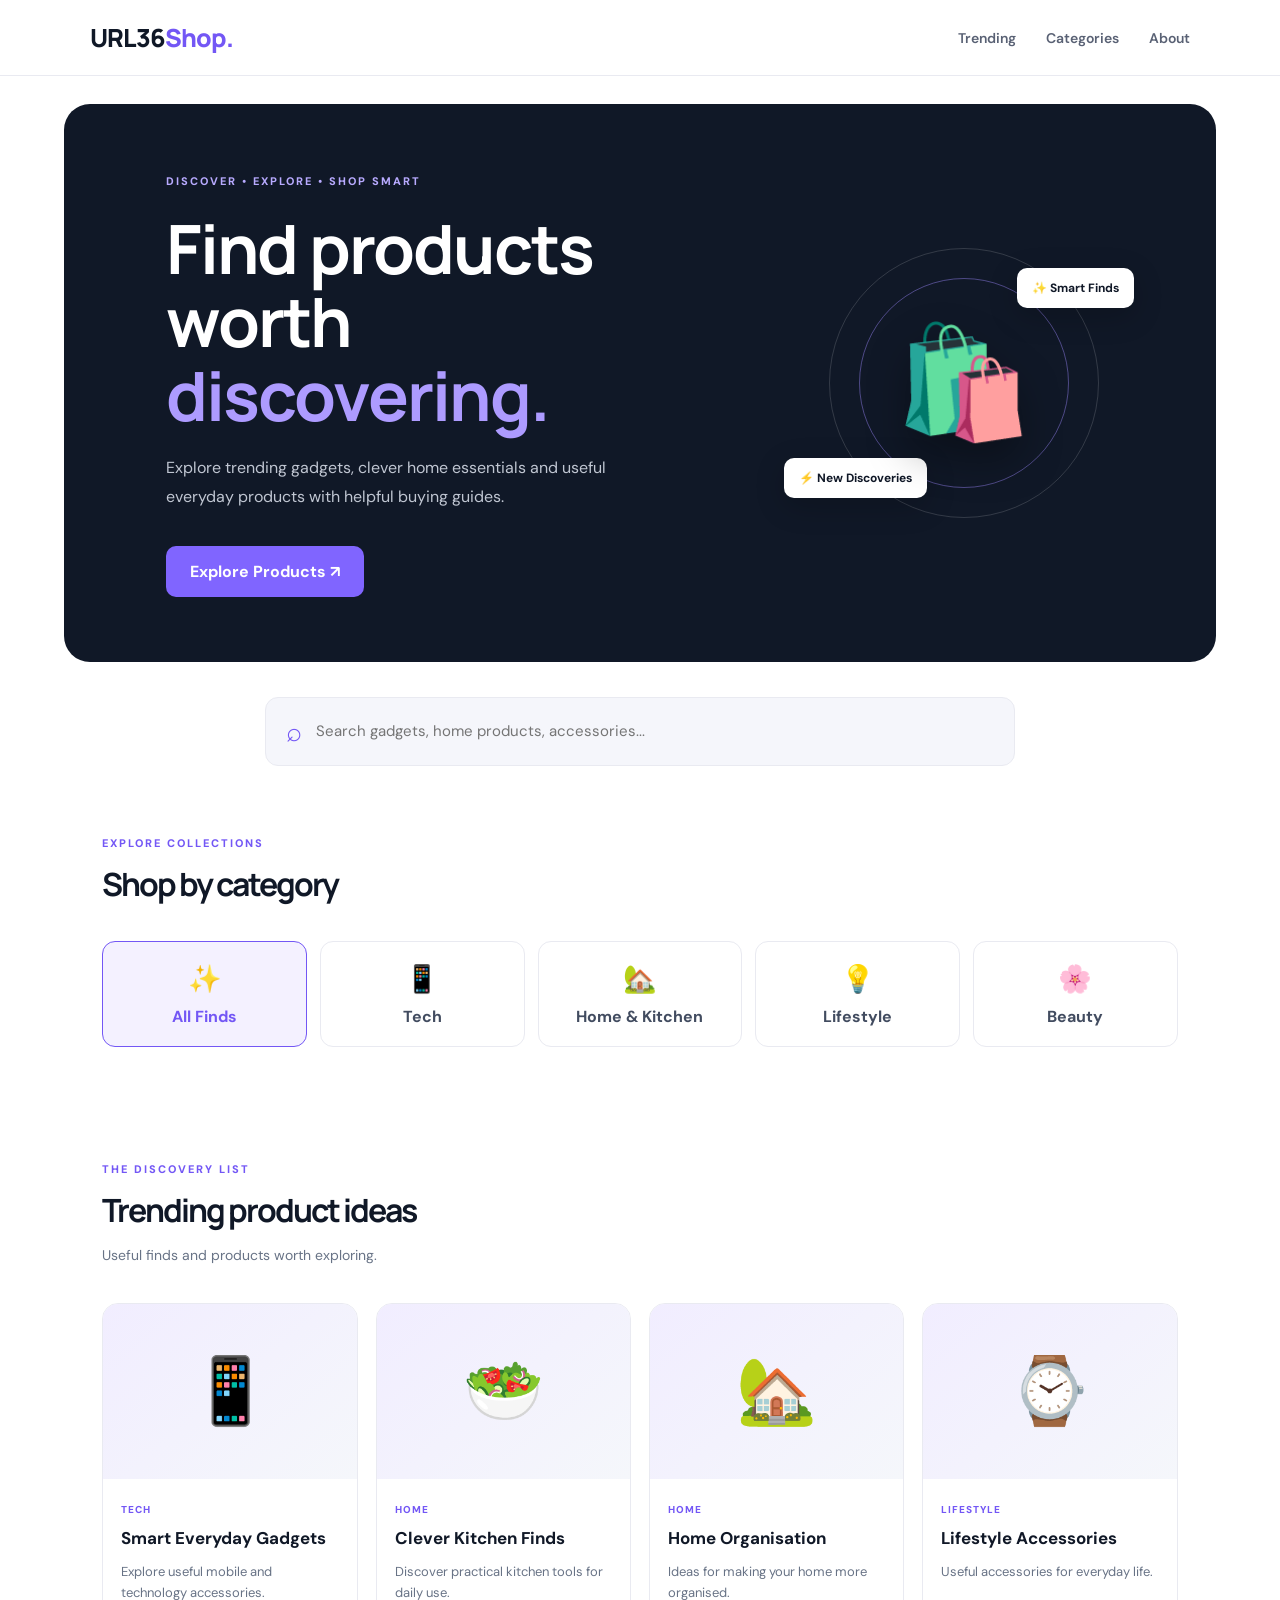
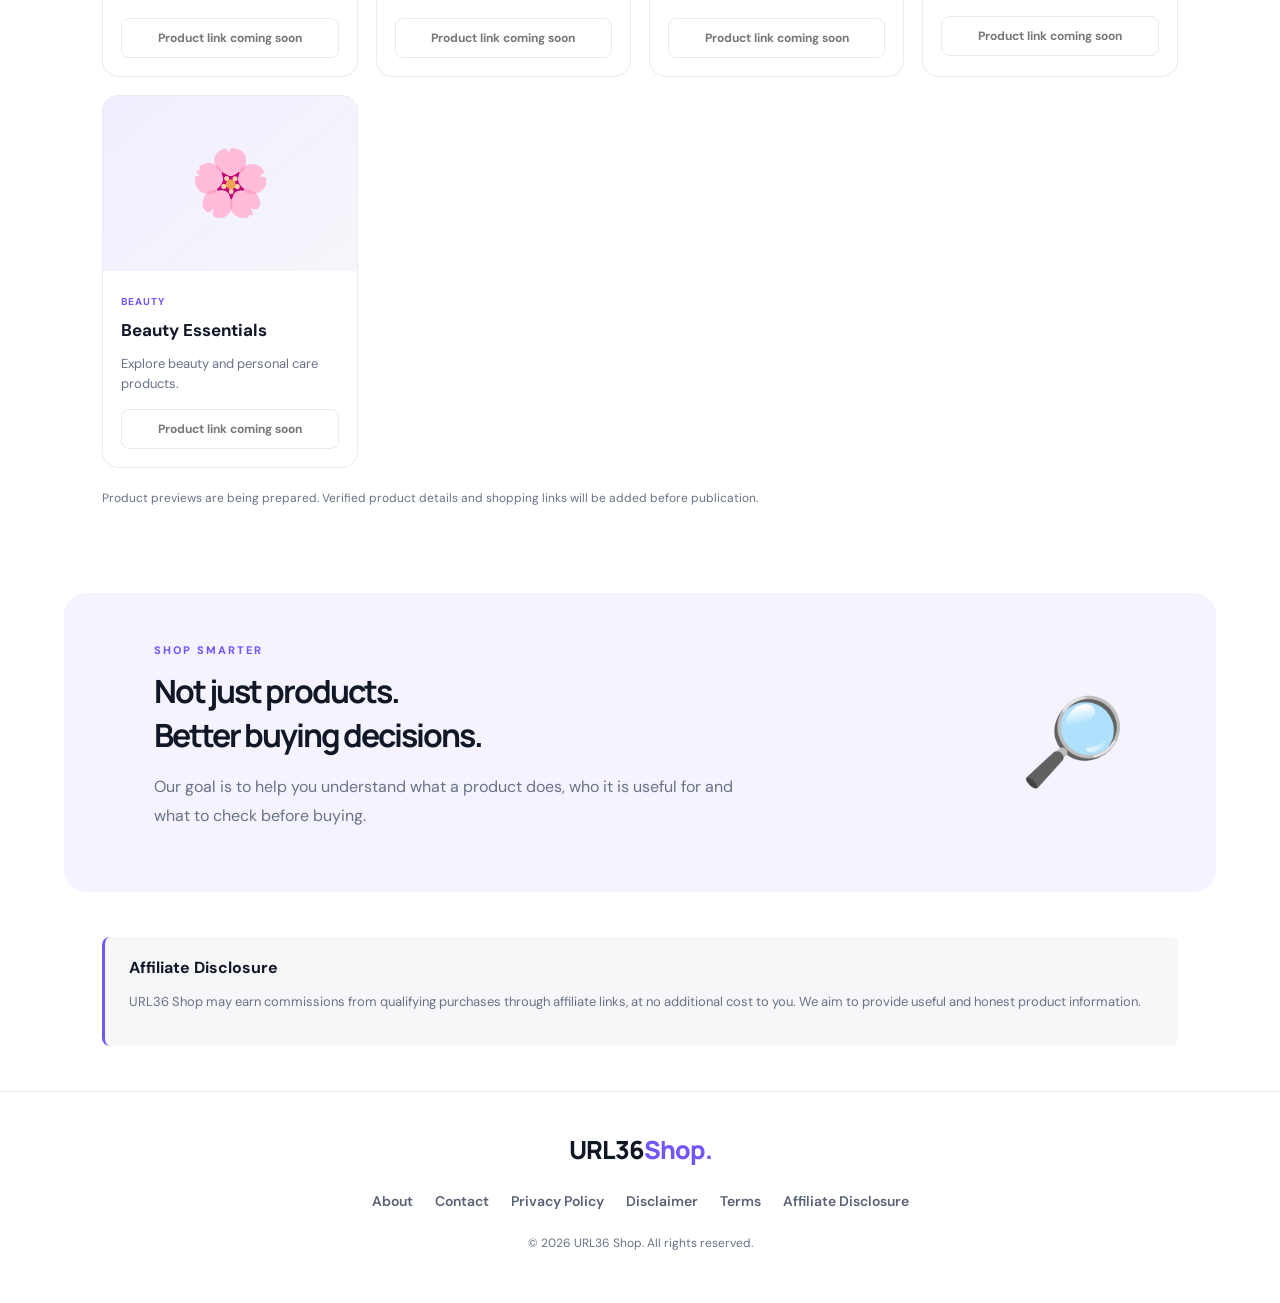
==== index.html @ 3f28c8e0 "Build modern URL36 Shop website" ====
<!DOCTYPE html>
<html lang="en">
<head>
<meta charset="UTF-8">
<meta name="viewport" content="width=device-width, initial-scale=1">
<meta name="theme-color" content="#101827">
<title>URL36 Shop – Discover Trending Products & Smart Finds</title>
<meta name="description" content="Discover trending products, useful gadgets, home essentials and honest buying guides at URL36 Shop.">
<link rel="canonical" href="https://shop.url36.com/">
<link rel="stylesheet" href="style.css">

<script async src="https://pagead2.googlesyndication.com/pagead/js/adsbygoogle.js?client=ca-pub-9100998938332588" crossorigin="anonymous"></script>
</head>
<body>

<header class="header">
  <a class="logo" href="/">URL36<span>Shop.</span></a>
  <nav>
    <a href="#trending">Trending</a>
    <a href="#categories">Categories</a>
    <a href="about.html">About</a>
  </nav>
</header>

<main>
<section class="hero">
  <div class="hero-content">
    <span class="eyebrow">DISCOVER • EXPLORE • SHOP SMART</span>
    <h1>Find products<br>worth <span>discovering.</span></h1>
    <p>Explore trending gadgets, clever home essentials and useful everyday products with helpful buying guides.</p>
    <a class="primary-btn" href="#trending">Explore Products ↗</a>
  </div>
  <div class="hero-art">
    <div class="orbit orbit-one"></div>
    <div class="orbit orbit-two"></div>
    <div class="hero-emoji">🛍️</div>
    <span class="float-tag tag-one">✨ Smart Finds</span>
    <span class="float-tag tag-two">⚡ New Discoveries</span>
  </div>
</section>

<section class="search-section">
  <div class="search-box">
    <span>⌕</span>
    <input id="searchInput" type="search" placeholder="Search gadgets, home products, accessories...">
  </div>
</section>

<section class="categories section" id="categories">
  <div class="section-heading">
    <div>
      <span class="eyebrow">EXPLORE COLLECTIONS</span>
      <h2>Shop by category</h2>
    </div>
  </div>
  <div class="category-grid">
    <button class="category active" data-category="All"><span>✨</span>All Finds</button>
    <button class="category" data-category="Tech"><span>📱</span>Tech</button>
    <button class="category" data-category="Home"><span>🏡</span>Home & Kitchen</button>
    <button class="category" data-category="Lifestyle"><span>💡</span>Lifestyle</button>
    <button class="category" data-category="Beauty"><span>🌸</span>Beauty</button>
  </div>
</section>

<section class="section products-section" id="trending">
  <div class="section-heading">
    <div>
      <span class="eyebrow">THE DISCOVERY LIST</span>
      <h2>Trending product ideas</h2>
      <p class="section-subtitle">Useful finds and products worth exploring.</p>
    </div>
  </div>
  <div id="productGrid" class="product-grid"></div>
  <p id="emptyMessage" class="empty-message" hidden>No matching products found.</p>
  <p class="preview-note">Product previews are being prepared. Verified product details and shopping links will be added before publication.</p>
</section>

<section class="editorial section">
  <div>
    <span class="eyebrow">SHOP SMARTER</span>
    <h2>Not just products.<br>Better buying decisions.</h2>
    <p>Our goal is to help you understand what a product does, who it is useful for and what to check before buying.</p>
  </div>
  <div class="editorial-icon">🔎</div>
</section>

<section class="disclosure">
  <strong>Affiliate Disclosure</strong>
  <p>URL36 Shop may earn commissions from qualifying purchases through affiliate links, at no additional cost to you. We aim to provide useful and honest product information.</p>
</section>
</main>

<footer>
  <a class="logo" href="/">URL36<span>Shop.</span></a>
  <div class="footer-links">
    <a href="about.html">About</a>
    <a href="contact.html">Contact</a>
    <a href="privacy-policy.html">Privacy Policy</a>
    <a href="disclaimer.html">Disclaimer</a>
    <a href="terms.html">Terms</a>
    <a href="affiliate-disclosure.html">Affiliate Disclosure</a>
  </div>
  <p>© 2026 URL36 Shop. All rights reserved.</p>
</footer>

<script src="products.js"></script>
<script src="app.js"></script>
</body>
</html>
---- style.css ----
@import url('https://fonts.googleapis.com/css2?family=DM+Sans:wght@400;500;600;700;800&family=Manrope:wght@400;500;600;700;800&display=swap');

:root {
  --dark:#101827;
  --muted:#687386;
  --accent:#7357f5;
  --light:#f5f6fb;
  --border:#e9eaf1;
}
*{box-sizing:border-box}
html{scroll-behavior:smooth}
body{margin:0;font-family:'DM Sans',sans-serif;color:var(--dark);background:#fff}
a{text-decoration:none;color:inherit}
button,input{font:inherit}
.header{height:76px;padding:0 7%;display:flex;align-items:center;justify-content:space-between;border-bottom:1px solid var(--border)}
.logo{font-family:Manrope,sans-serif;font-size:25px;font-weight:800;letter-spacing:-1px}
.logo span{color:var(--accent)}
nav{display:flex;gap:30px}
nav a,.footer-links a{font-size:14px;color:#596174;font-weight:600}
nav a:hover,.footer-links a:hover{color:var(--accent)}
.hero{margin:28px 5% 0;background:#101827;color:white;border-radius:26px;padding:65px 8%;min-height:400px;display:flex;align-items:center;justify-content:space-between;overflow:hidden}
.hero-content{max-width:550px;position:relative;z-index:2}
.eyebrow{font-size:11px;font-weight:800;letter-spacing:2px;color:var(--accent)}
.hero .eyebrow{color:#b8aaff}
h1,h2{font-family:Manrope,sans-serif;letter-spacing:-2px}
h1{font-size:clamp(42px,6vw,68px);line-height:1.08;margin:22px 0}
h1 span{color:#ad9bff}
.hero p{max-width:470px;line-height:1.8;color:#c0c6d2;font-size:16px}
.primary-btn{display:inline-block;background:#8065ff;color:white;padding:15px 24px;border-radius:10px;margin-top:18px;font-weight:700}
.hero-art{width:300px;height:280px;position:relative;display:grid;place-items:center}
.hero-emoji{font-size:110px;z-index:1;filter:drop-shadow(0 18px 20px #0005)}
.orbit{position:absolute;border:1px solid #ffffff26;border-radius:50%;width:270px;height:270px}
.orbit-two{width:210px;height:210px;border-color:#9d89ff70}
.float-tag{position:absolute;background:white;color:var(--dark);padding:12px 15px;border-radius:10px;font-size:12px;font-weight:700;box-shadow:0 8px 30px #0003}
.tag-one{top:25px;right:-20px}
.tag-two{bottom:25px;left:-30px}
.search-section{padding:35px 8% 10px}
.search-box{max-width:750px;margin:auto;display:flex;gap:12px;align-items:center;padding:16px 20px;background:var(--light);border:1px solid var(--border);border-radius:13px}
.search-box span{font-size:27px;color:var(--accent)}
.search-box input{border:0;outline:0;background:transparent;width:100%;font-size:15px}
.section{padding:55px 8%}
.section-heading{display:flex;align-items:end;justify-content:space-between;margin-bottom:25px}
h2{font-size:32px;margin:10px 0}
.section-subtitle{color:var(--muted);font-size:14px}
.category-grid{display:grid;grid-template-columns:repeat(5,1fr);gap:13px}
.category{border:1px solid var(--border);background:white;border-radius:13px;padding:19px 10px;cursor:pointer;font-weight:700;color:#424c60}
.category span{display:block;font-size:27px;margin-bottom:10px}
.category.active,.category:hover{border-color:var(--accent);background:#f4f1ff;color:var(--accent)}
.product-grid{display:grid;grid-template-columns:repeat(4,1fr);gap:18px}
.product-card{border:1px solid var(--border);border-radius:16px;overflow:hidden;background:white;transition:.2s}
.product-card:hover{transform:translateY(-4px);box-shadow:0 12px 30px #19213b12}
.product-visual{height:175px;display:grid;place-items:center;background:linear-gradient(140deg,#f1edff,#f5f7fb);font-size:65px}
.product-info{padding:18px}
.product-category{font-size:10px;color:var(--accent);font-weight:800;letter-spacing:1px;text-transform:uppercase}
.product-info h3{font-size:17px;margin:9px 0}
.product-info p{font-size:13px;line-height:1.6;color:var(--muted);min-height:40px}
.product-link{display:block;text-align:center;border:1px solid var(--border);padding:11px;border-radius:8px;font-size:12px;font-weight:700;margin-top:14px;color:#777}
.product-link.ready{background:var(--dark);color:white}
.preview-note{font-size:12px;color:var(--muted);margin-top:22px}
.empty-message{color:var(--muted)}
.editorial{background:#f5f3ff;display:flex;align-items:center;justify-content:space-between;margin:20px 5%;border-radius:22px;padding:45px 7%}
.editorial>div:first-child{max-width:580px}
.editorial p{color:var(--muted);line-height:1.8}
.editorial-icon{font-size:85px}
.disclosure{margin:45px 8%;padding:20px 24px;background:#f7f7fa;border-left:3px solid var(--accent);border-radius:8px}
.disclosure p{font-size:13px;line-height:1.7;color:var(--muted)}
footer{padding:40px 8%;border-top:1px solid var(--border);text-align:center}
.footer-links{display:flex;justify-content:center;flex-wrap:wrap;gap:22px;margin:25px 0}
footer p{font-size:12px;color:var(--muted)}
@media(max-width:850px){
 .product-grid{grid-template-columns:repeat(2,1fr)}
 .hero{padding:45px 6%}
 .hero-art{width:220px}
 .category-grid{grid-template-columns:repeat(3,1fr)}
}
@media(max-width:600px){
 .header{padding:0 5%;height:65px}
 .logo{font-size:22px}
 nav{gap:12px}
 nav a{font-size:11px}
 .hero{margin:15px 3%;padding:35px 7%;min-height:auto}
 .hero-art{display:none}
 h1{font-size:43px}
 .section{padding:40px 5%}
 .section-heading{display:block}
 h2{font-size:27px}
 .category-grid{grid-template-columns:repeat(2,1fr)}
 .category:last-child{grid-column:span 2}
 .product-grid{gap:11px}
 .product-visual{height:130px;font-size:48px}
 .product-info{padding:12px}
 .product-info h3{font-size:14px}
 .product-info p{font-size:12px}
 .editorial{margin:10px 3%;padding:30px 6%}
 .editorial-icon{font-size:50px}
 .disclosure{margin:30px 5%}
}
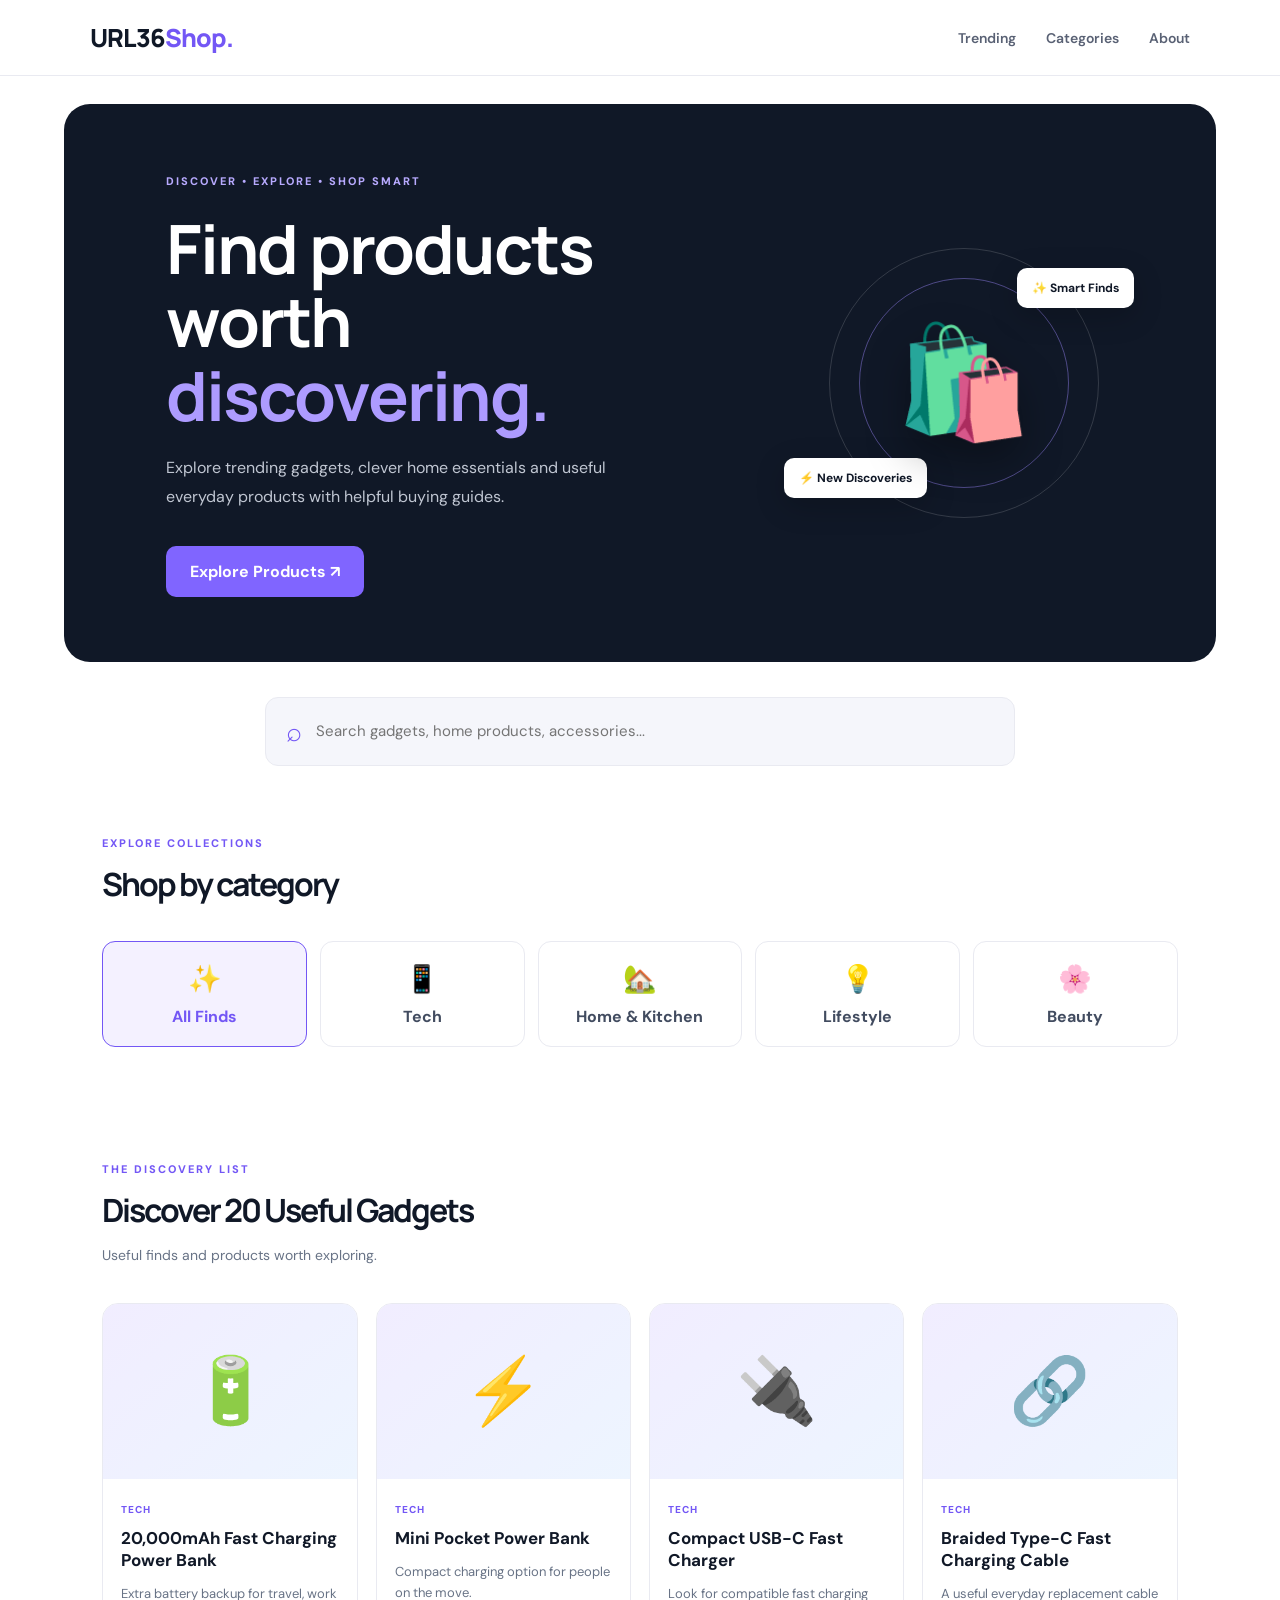
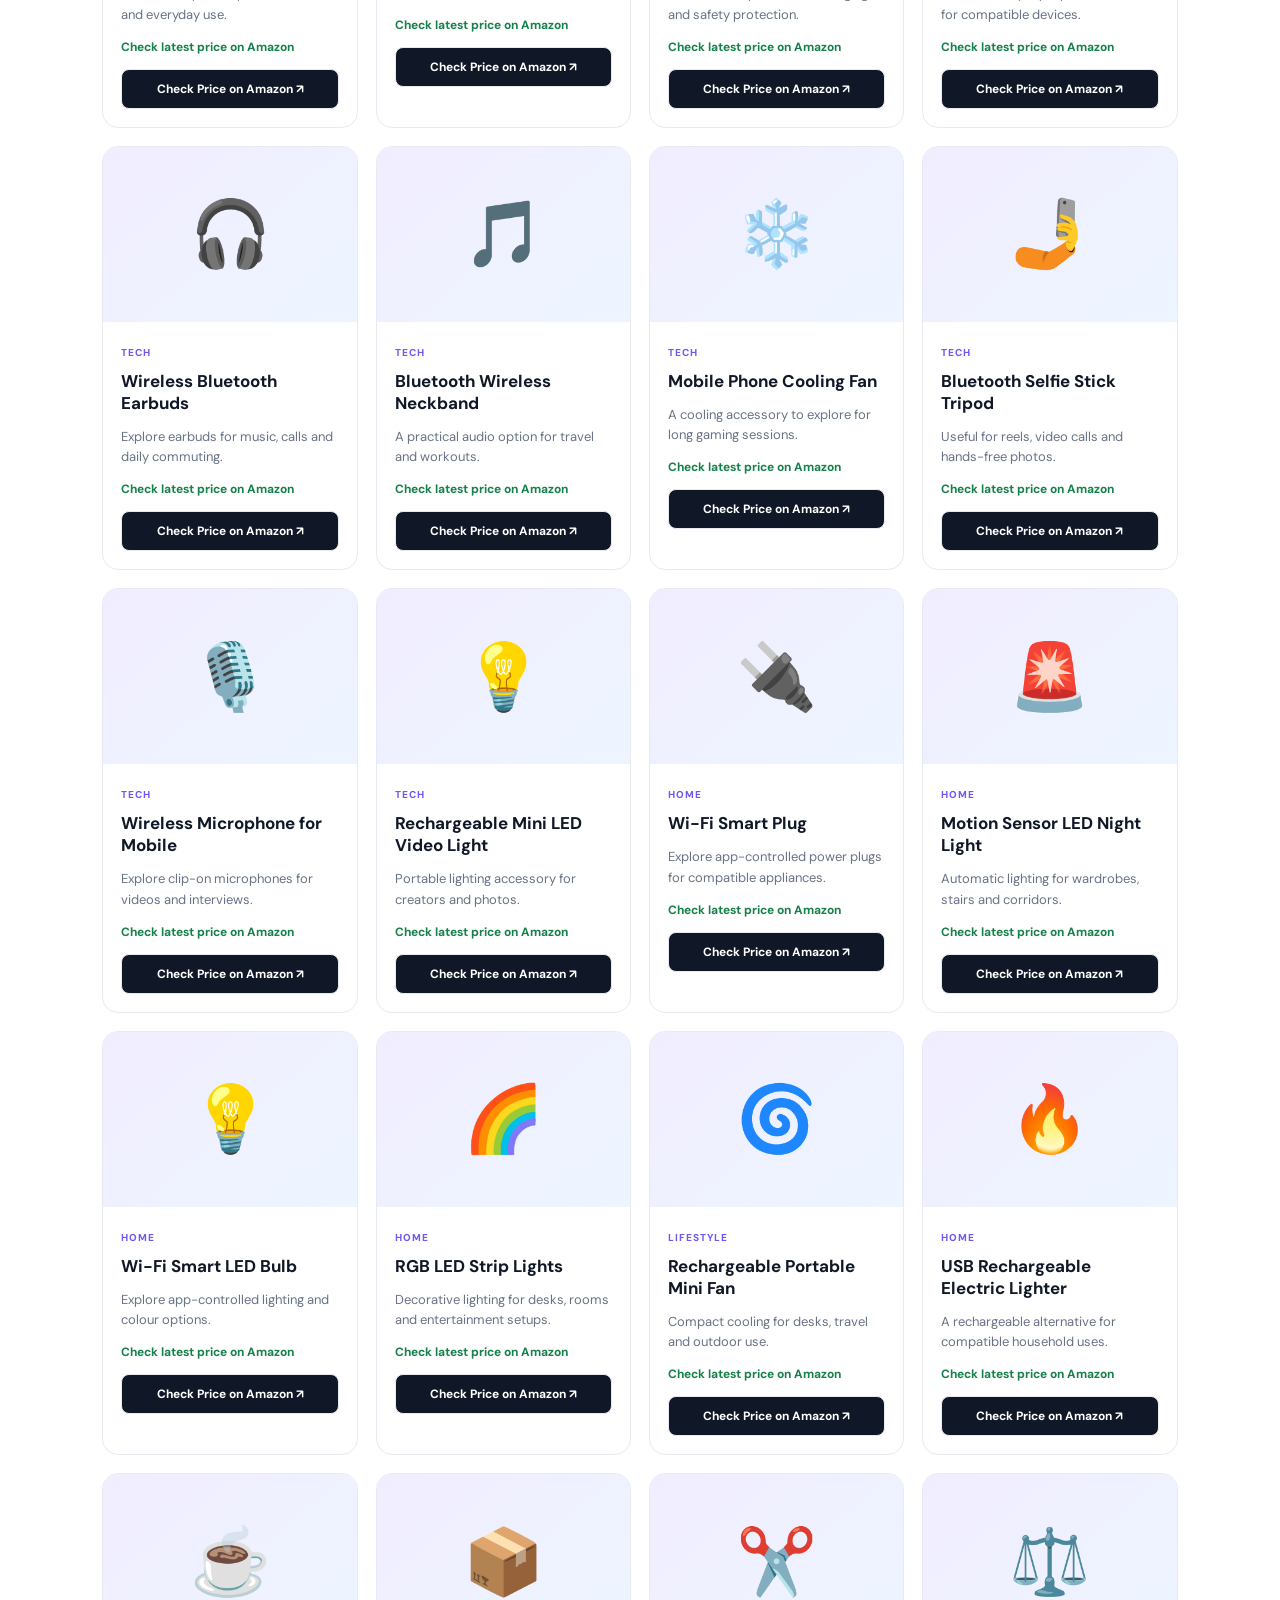
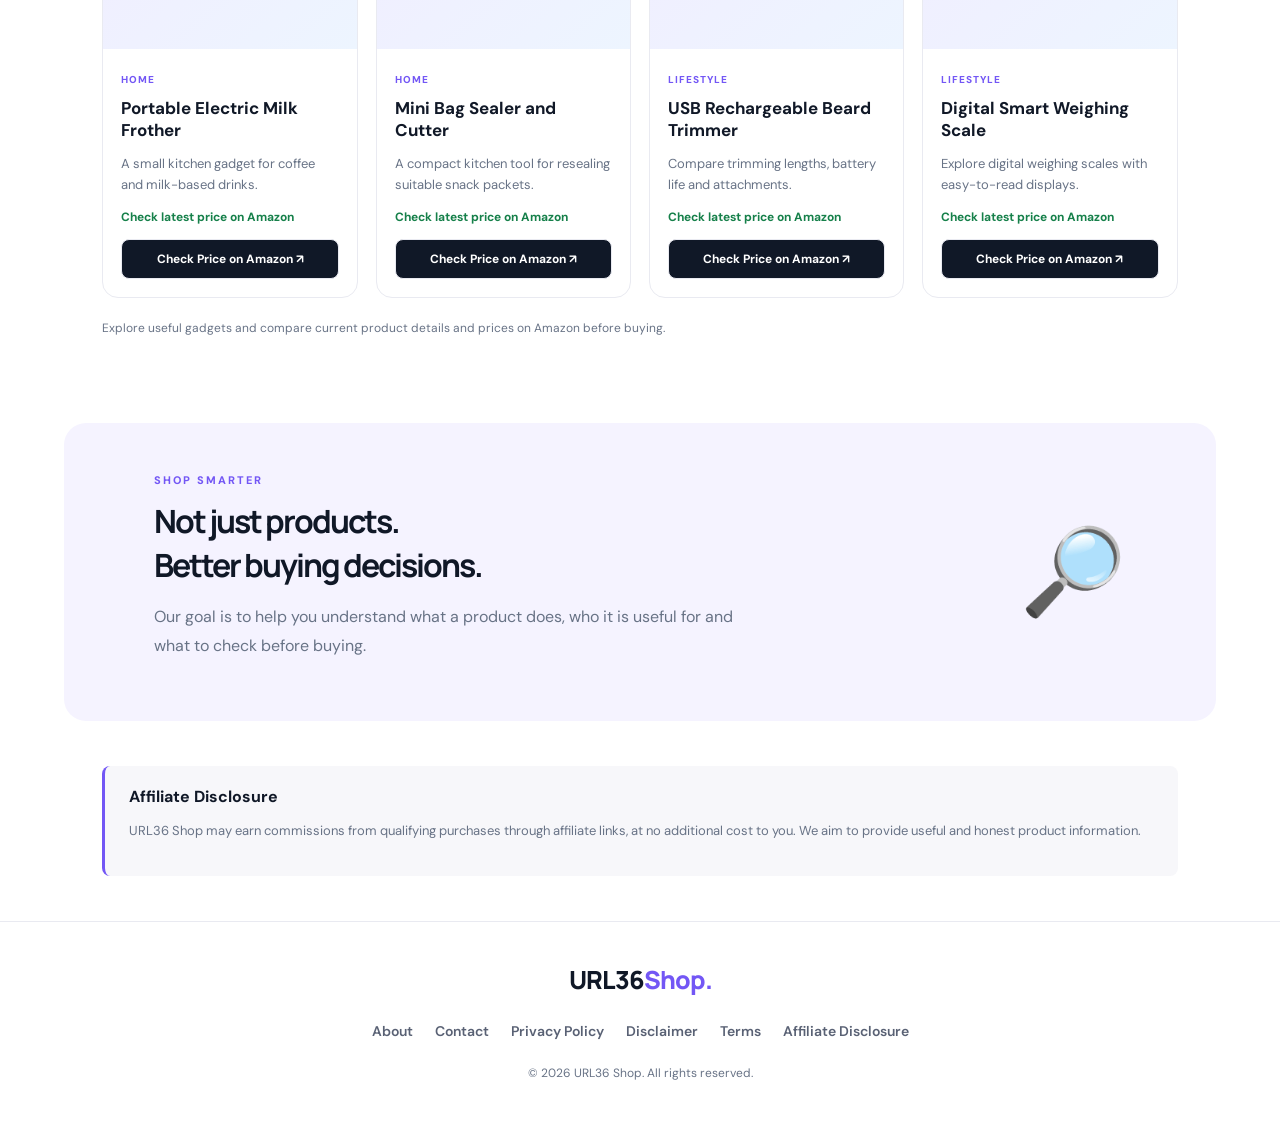
==== commit 4cd5c0b6: "Add 20 gadget discovery products" ====
--- a/index.html
+++ b/index.html
@@ -66,13 +66,13 @@
   <div class="section-heading">
     <div>
       <span class="eyebrow">THE DISCOVERY LIST</span>
-      <h2>Trending product ideas</h2>
+      <h2>Discover 20 Useful Gadgets</h2>
       <p class="section-subtitle">Useful finds and products worth exploring.</p>
     </div>
   </div>
   <div id="productGrid" class="product-grid"></div>
   <p id="emptyMessage" class="empty-message" hidden>No matching products found.</p>
-  <p class="preview-note">Product previews are being prepared. Verified product details and shopping links will be added before publication.</p>
+  <p class="preview-note">Explore useful gadgets and compare current product details and prices on Amazon before buying.</p>
 </section>
 
 <section class="editorial section">
--- a/style.css
+++ b/style.css
@@ -95,3 +95,24 @@
  .editorial-icon{font-size:50px}
  .disclosure{margin:30px 5%}
 }
+
+/* URL36 Shop product collection improvements */
+.product-visual {
+  min-height:175px;
+  background:linear-gradient(140deg,#f1edff,#edf5ff);
+}
+.price-note {
+  display:block;
+  color:#16804a;
+  font-size:12px;
+  font-weight:700;
+  margin:12px 0 0;
+}
+.product-link.ready {
+  background:var(--dark);
+  color:#fff;
+  transition:background .2s;
+}
+.product-link.ready:hover {
+  background:var(--accent);
+}
